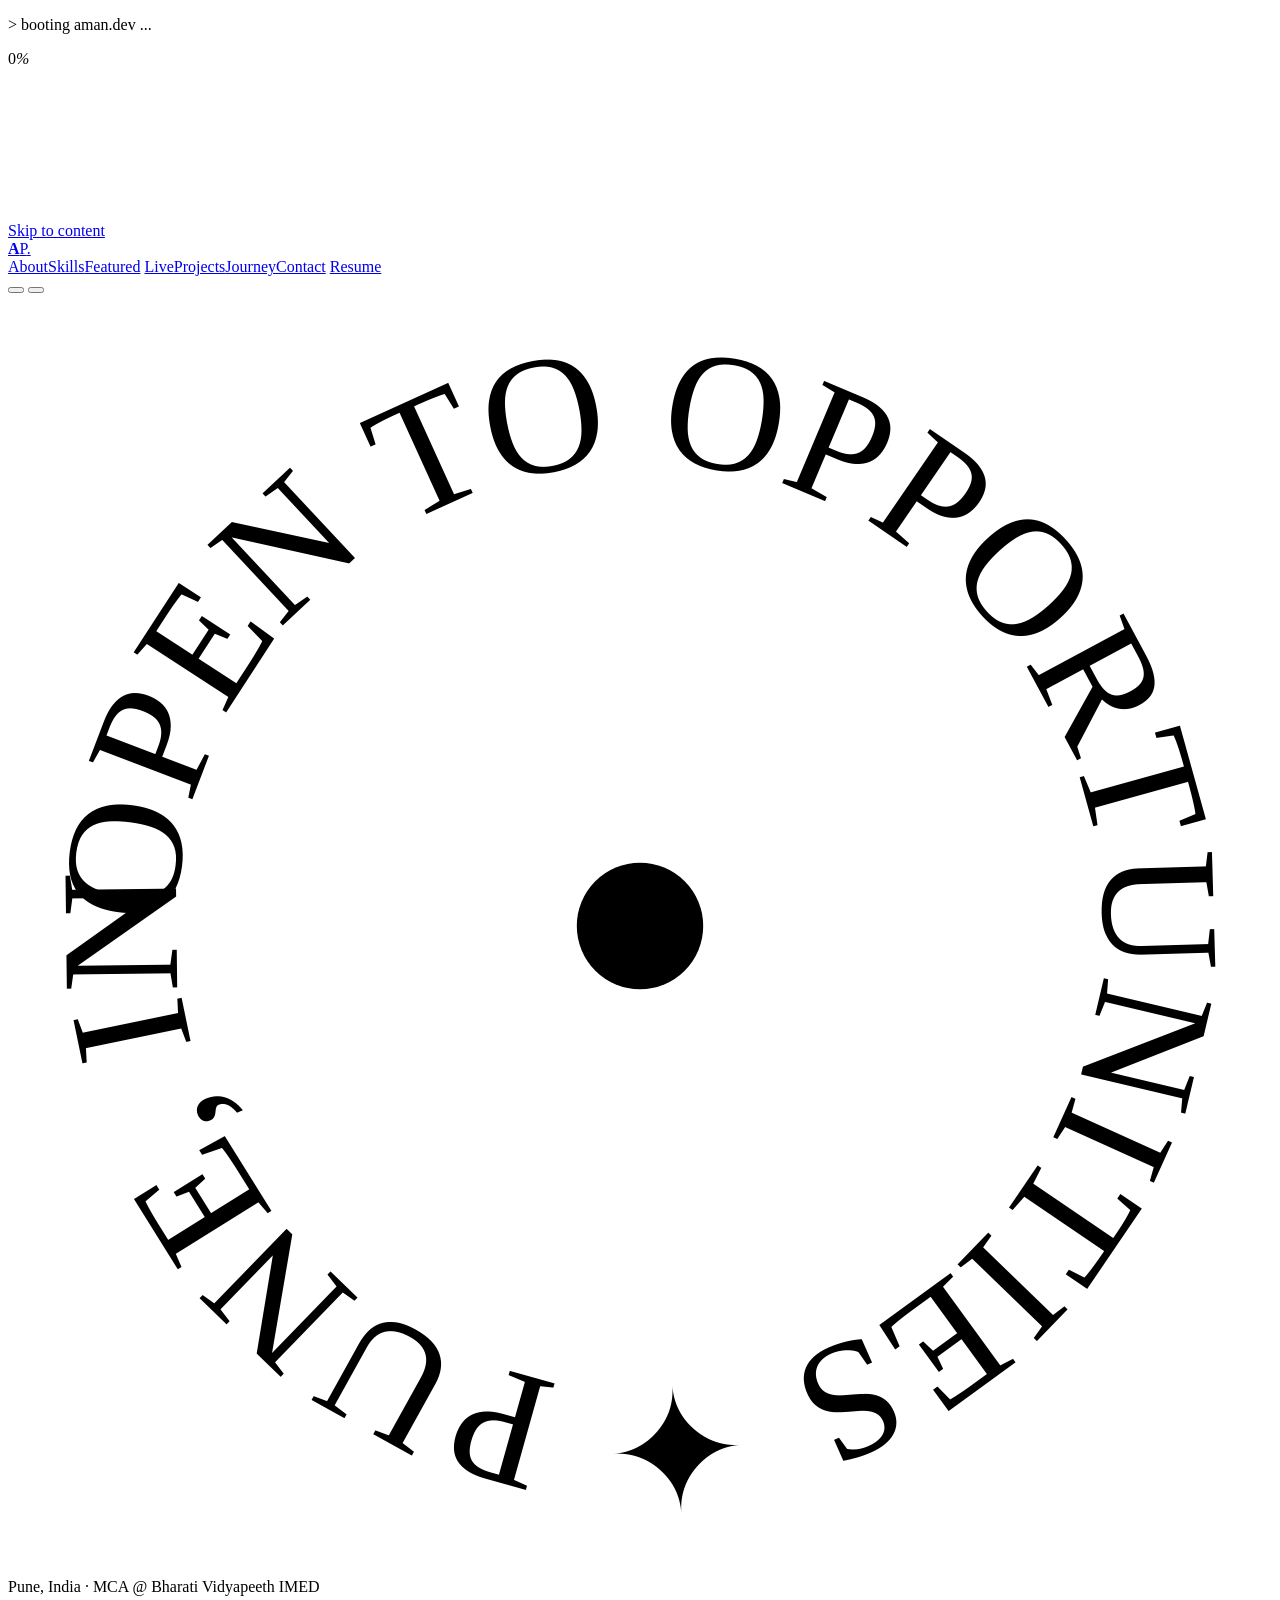
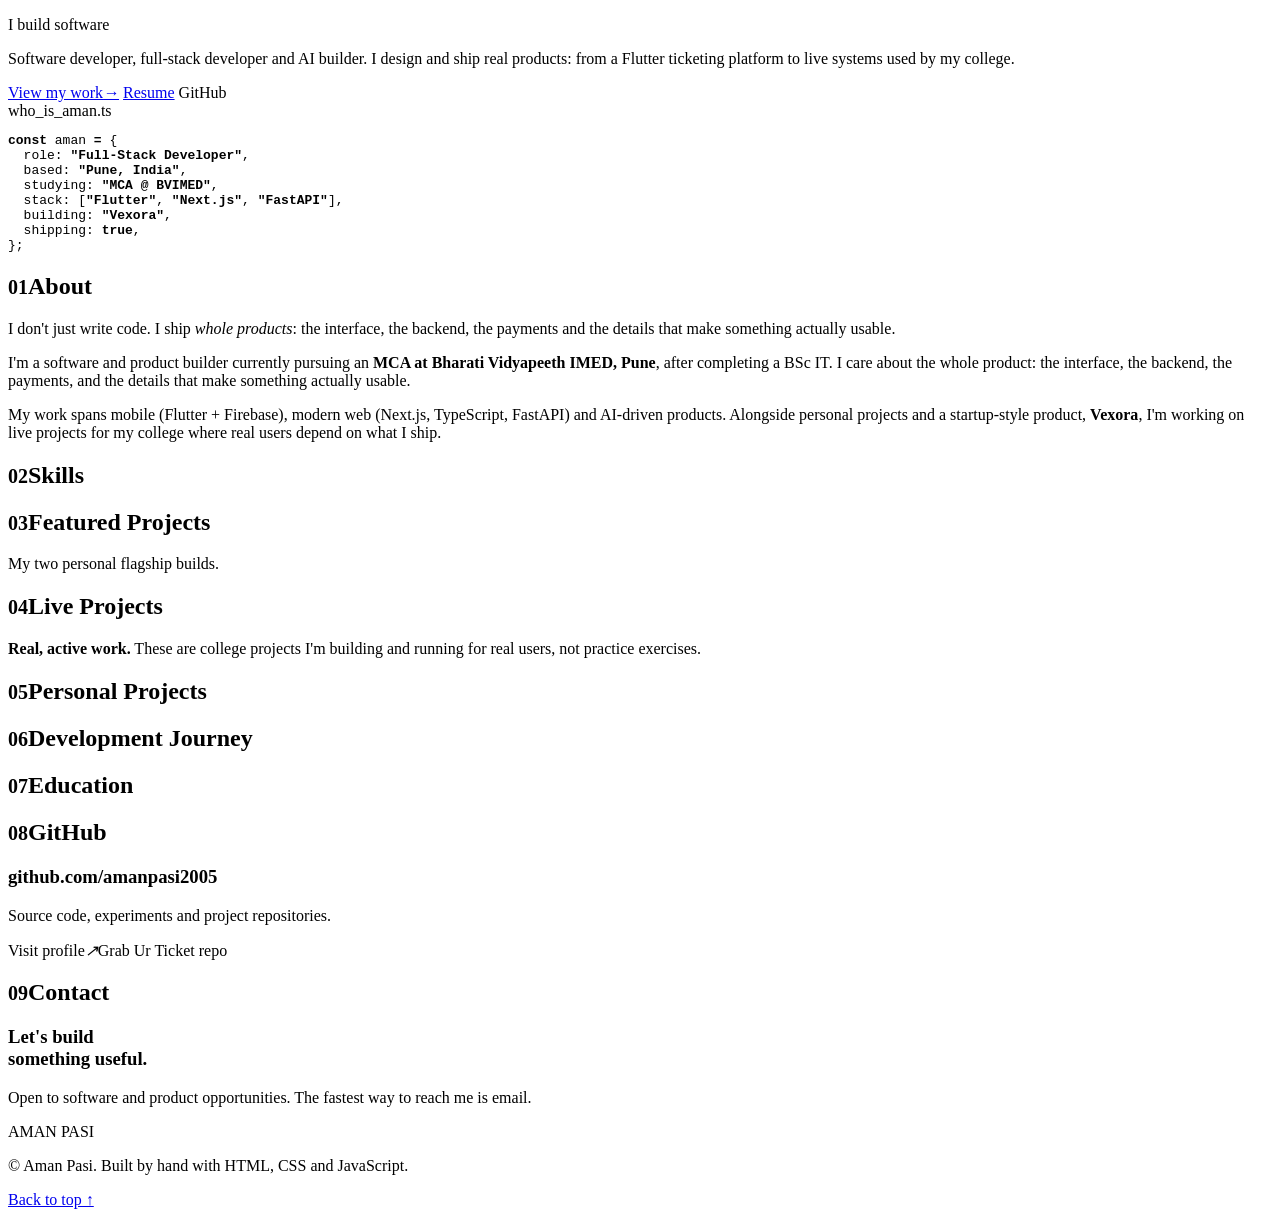
==== index.html @ 3b94dfac "Add files via upload" ====
<!DOCTYPE html>
<html lang="en" data-theme="dark">
<head>
  <meta charset="UTF-8">
  <meta name="viewport" content="width=device-width, initial-scale=1">
  <title>Aman Pasi | Software Developer, Full-Stack Developer &amp; AI Builder</title>
  <meta name="description" content="Aman Pasi is a software developer, full-stack developer and AI builder from Pune, building Grab Ur Ticket, Vexora and live college projects. MCA at Bharati Vidyapeeth IMED.">
  <link rel="canonical" href="https://amanpasi2005.github.io/">
  <meta property="og:url" content="https://amanpasi2005.github.io/">
  <meta name="theme-color" content="#0e0f12">
  <meta property="og:type" content="website">
  <meta property="og:title" content="Aman Pasi | Software Developer &amp; AI Builder">
  <meta property="og:description" content="Full-stack developer and product builder. Flutter, Firebase, Next.js, FastAPI and AI.">
  <link rel="icon" href="data:image/svg+xml,%3Csvg xmlns='http://www.w3.org/2000/svg' viewBox='0 0 32 32'%3E%3Crect width='32' height='32' rx='9' fill='%23f2b84b'/%3E%3Ctext x='16' y='23' font-size='19' font-family='sans-serif' font-weight='800' text-anchor='middle' fill='%23171208'%3EA%3C/text%3E%3C/svg%3E">
  <link rel="preconnect" href="https://fonts.googleapis.com">
  <link rel="preconnect" href="https://fonts.gstatic.com" crossorigin>
  <link href="https://fonts.googleapis.com/css2?family=JetBrains+Mono:wght@400;500;700&family=Manrope:wght@400;500;600;700&family=Plus+Jakarta+Sans:wght@600;700;800&display=swap" rel="stylesheet">
  <link rel="stylesheet" href="css/style.css">
  <script>document.documentElement.classList.add("js");try{var t=localStorage.getItem("theme");if(t)document.documentElement.dataset.theme=t}catch(e){}</script>
  <script type="application/ld+json">
  {"@context":"https://schema.org","@type":"Person","name":"Aman Pasi","jobTitle":"Software Developer","url":"https://amanpasi2005.github.io/","sameAs":["https://github.com/amanpasi2005"],"alumniOf":"Bharati Vidyapeeth IMED, Pune"}
  </script>
</head>
<body>
  <!-- preloader -->
  <div class="pre" id="pre" aria-hidden="true">
    <div class="pre-box">
      <p class="pre-line" id="pre-line">&gt; booting aman.dev ...</p>
      <div class="pre-count"><span id="pre-num">0</span><i>%</i></div>
      <div class="pre-bar"><b id="pre-bar"></b></div>
    </div>
  </div>

  <div class="progress" id="progress" aria-hidden="true"></div>
  <div class="cursor" id="cursor" aria-hidden="true"><i class="c-dot"></i><i class="c-ring"></i></div>
  <canvas id="bg" aria-hidden="true"></canvas>
  <div class="blobs" aria-hidden="true"><i></i><i></i><i></i></div>
  <div class="grain" aria-hidden="true"></div>
  <div class="toast" id="toast" role="status" aria-live="polite"></div>

  <a class="skip" href="#main">Skip to content</a>

  <header class="nav" id="nav">
    <a class="logo mag" href="#top" aria-label="Aman Pasi, home"><b>A</b>P<span>.</span></a>
    <nav id="menu" class="menu" aria-label="Primary">
      <a href="#about">About</a><a href="#skills">Skills</a><a href="#featured">Featured</a>
      <a href="#live">Live</a><a href="#projects">Projects</a><a href="#journey">Journey</a><a href="#contact">Contact</a>
      <a class="btn sm mag" data-resume href="#contact"><span>Resume</span></a>
    </nav>
    <div class="nav-r">
      <button class="theme" id="theme" aria-label="Toggle light and dark theme"><i></i></button>
      <button class="burger" id="burger" aria-label="Menu" aria-expanded="false" aria-controls="menu"><i></i><i></i></button>
    </div>
  </header>

  <main id="main">
    <!-- HERO -->
    <section class="hero wrap" id="top">
      <svg class="badge" viewBox="0 0 120 120" aria-hidden="true">
        <defs><path id="circ" d="M60,60 m-44,0 a44,44 0 1,1 88,0 a44,44 0 1,1 -88,0"/></defs>
        <text><textPath href="#circ">OPEN TO OPPORTUNITIES ✦ PUNE, INDIA ✦ </textPath></text>
        <circle cx="60" cy="60" r="6"/>
      </svg>

      <p class="eyebrow rise" style="--i:0"><span class="dot"></span> Pune, India · MCA @ Bharati Vidyapeeth IMED</p>
      <h1 class="name" aria-label="Aman Pasi">
        <span class="row split" data-split="AMAN"></span>
        <span class="row out split" data-split="PASI"></span>
      </h1>

      <div class="hero-grid">
        <div class="hero-l">
          <p class="roleline rise" style="--i:6">I build <span class="role grad" id="role" aria-live="off">software</span><span class="caret" aria-hidden="true"></span></p>
          <p class="lead rise" style="--i:7">Software developer, full-stack developer and AI builder. I design and ship real products: from a Flutter ticketing platform to live systems used by my college.</p>
          <div class="cta rise" style="--i:8">
            <a class="btn mag" href="#projects"><span>View my work</span><em>→</em></a>
            <a class="btn ghost mag" data-resume href="#contact"><span>Resume</span></a>
            <a class="btn ghost mag" id="gh-hero" target="_blank" rel="noopener"><span>GitHub</span></a>
          </div>
        </div>

        <div class="term tilt rise" style="--i:9" aria-label="Quick facts about Aman">
          <div class="term-bar"><i></i><i></i><i></i><span>who_is_aman.ts</span></div>
<pre class="term-body" id="term"><code><span class="tl" style="--n:19;--d:0s"><b class="k">const</b> aman <b class="o">=</b> {</span>
<span class="tl" style="--n:34;--d:.7s">  role: <b class="s">"Full-Stack Developer"</b>,</span>
<span class="tl" style="--n:25;--d:1.4s">  based: <b class="s">"Pune, India"</b>,</span>
<span class="tl" style="--n:31;--d:2.1s">  studying: <b class="s">"MCA @ BVIMED"</b>,</span>
<span class="tl" style="--n:45;--d:2.8s">  stack: [<b class="s">"Flutter"</b>, <b class="s">"Next.js"</b>, <b class="s">"FastAPI"</b>],</span>
<span class="tl" style="--n:26;--d:3.7s">  building: <b class="s">"Vexora"</b>,</span>
<span class="tl" style="--n:22;--d:4.4s">  shipping: <b class="n">true</b>,</span>
<span class="tl" style="--n:2;--d:5s">};<i class="blink"></i></span></code></pre>
        </div>
      </div>

      <ul class="stats rise" style="--i:10" id="stats" aria-label="At a glance"></ul>
    </section>

    <!-- KEYWORD STRIP -->
    <div class="strip" aria-hidden="true">
      <div class="mq" data-dir="1" data-speed="0.8"><div class="mq-track" id="strip-track"></div></div>
    </div>

    <section class="wrap" id="about">
      <h2 class="sec reveal"><small>01</small><span data-scramble>About</span></h2>
      <div class="about">
        <p class="big reveal">I don't just write code. I ship <em>whole products</em>: the interface, the backend, the payments and the details that make something actually usable.</p>
        <div class="about-card glass tilt reveal">
          <p>I'm a software and product builder currently pursuing an <strong>MCA at Bharati Vidyapeeth IMED, Pune</strong>, after completing a BSc IT. I care about the whole product: the interface, the backend, the payments, and the details that make something actually usable.</p>
          <p>My work spans mobile (Flutter + Firebase), modern web (Next.js, TypeScript, FastAPI) and AI-driven products. Alongside personal projects and a startup-style product, <strong>Vexora</strong>, I'm working on live projects for my college where real users depend on what I ship.</p>
        </div>
      </div>
    </section>

    <section class="wrap" id="skills">
      <h2 class="sec reveal"><small>02</small><span data-scramble>Skills</span></h2>
      <div class="mq-wrap" aria-hidden="true">
        <div class="mq big-mq" data-dir="-1" data-speed="1.1"><div class="mq-track" id="mq1"></div></div>
        <div class="mq big-mq out-mq" data-dir="1" data-speed="1.1"><div class="mq-track" id="mq2"></div></div>
      </div>
      <div class="skills" id="skills-grid"></div>
    </section>

    <section class="wrap" id="featured">
      <h2 class="sec reveal"><small>03</small><span data-scramble>Featured Projects</span></h2>
      <p class="sub reveal">My two personal flagship builds.</p>
      <div id="featured-list"></div>
    </section>

    <section class="wrap" id="live">
      <h2 class="sec reveal"><small>04</small><span data-scramble>Live Projects</span></h2>
      <div class="live-banner glass reveal"><span class="pulse"></span><p><strong>Real, active work.</strong> These are college projects I'm building and running for real users, not practice exercises.</p></div>
      <div class="grid" id="live-list"></div>
    </section>

    <section class="wrap" id="projects">
      <h2 class="sec reveal"><small>05</small><span data-scramble>Personal Projects</span></h2>
      <p class="sub reveal" id="count" aria-live="polite"></p>
      <div class="filters reveal" id="filters" role="group" aria-label="Filter projects"></div>
      <div class="grid" id="grid"></div>
    </section>

    <section class="wrap" id="journey">
      <h2 class="sec reveal"><small>06</small><span data-scramble>Development Journey</span></h2>
      <ol class="timeline" id="timeline"><div class="tl-line"><b id="tl-fill"></b></div></ol>
    </section>

    <section class="wrap" id="education">
      <h2 class="sec reveal"><small>07</small><span data-scramble>Education</span></h2>
      <div class="grid two" id="edu"></div>
    </section>

    <section class="wrap" id="github">
      <h2 class="sec reveal"><small>08</small><span data-scramble>GitHub</span></h2>
      <div class="glass gh reveal">
        <div><h3>github.com/amanpasi2005</h3><p>Source code, experiments and project repositories.</p></div>
        <div class="cta"><a class="btn mag" id="gh-main" target="_blank" rel="noopener"><span>Visit profile</span><em>↗</em></a><a class="btn ghost mag" id="gh-gut" target="_blank" rel="noopener"><span>Grab Ur Ticket repo</span></a></div>
      </div>
    </section>

    <section class="wrap" id="contact">
      <h2 class="sec reveal"><small>09</small><span data-scramble>Contact</span></h2>
      <div class="contact glass reveal">
        <h3 class="mega">Let's build<br>something <span class="grad">useful.</span></h3>
        <p>Open to software and product opportunities. The fastest way to reach me is email.</p>
        <a class="mail" id="mail"></a>
        <div class="cta" id="contact-cta"></div>
        <p class="note" id="resume-note" role="status"></p>
      </div>
    </section>
  </main>

  <footer class="foot">
    <div class="giant" aria-hidden="true">AMAN PASI</div>
    <div class="wrap foot-in"><p>© <span id="yr"></span> Aman Pasi. Built by hand with HTML, CSS and JavaScript.</p><a href="#top" class="mag">Back to top ↑</a></div>
  </footer>

  <script src="js/data.js"></script>
  <script src="js/main.js"></script>
</body>
</html>
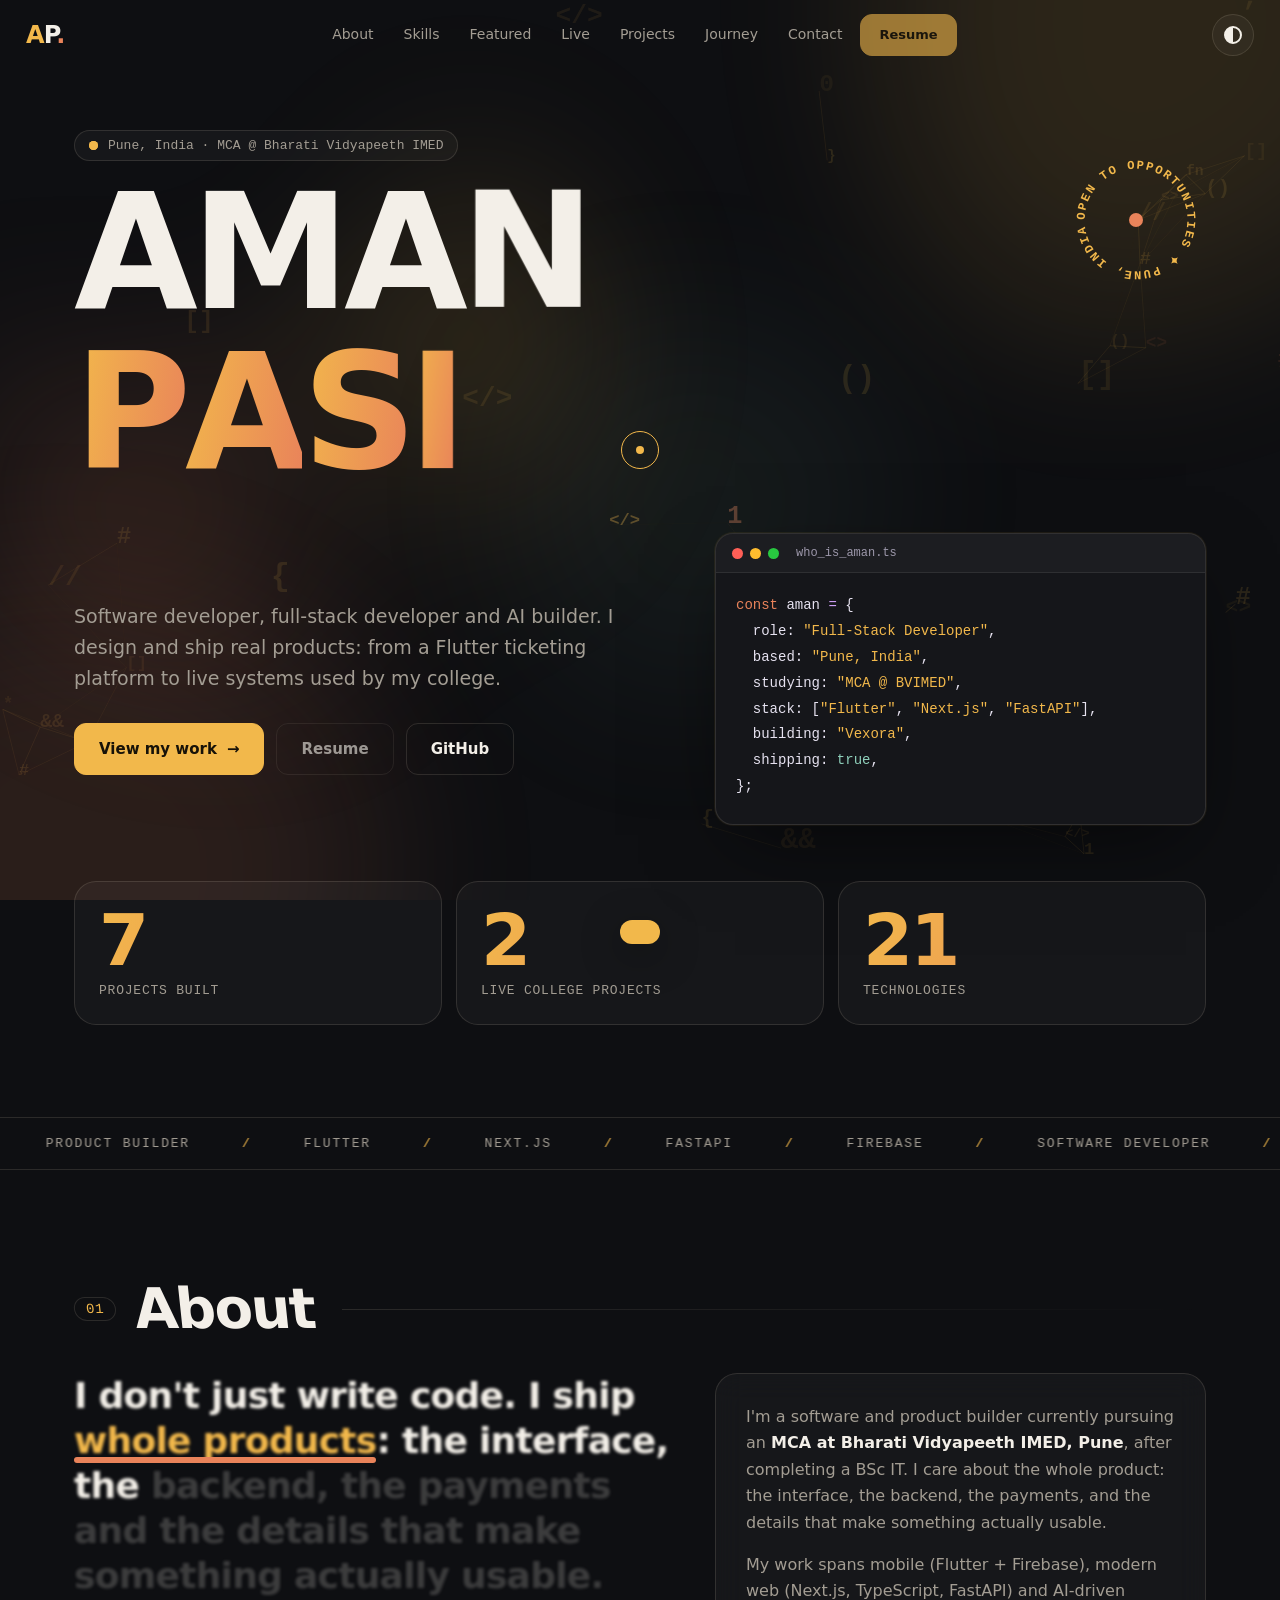
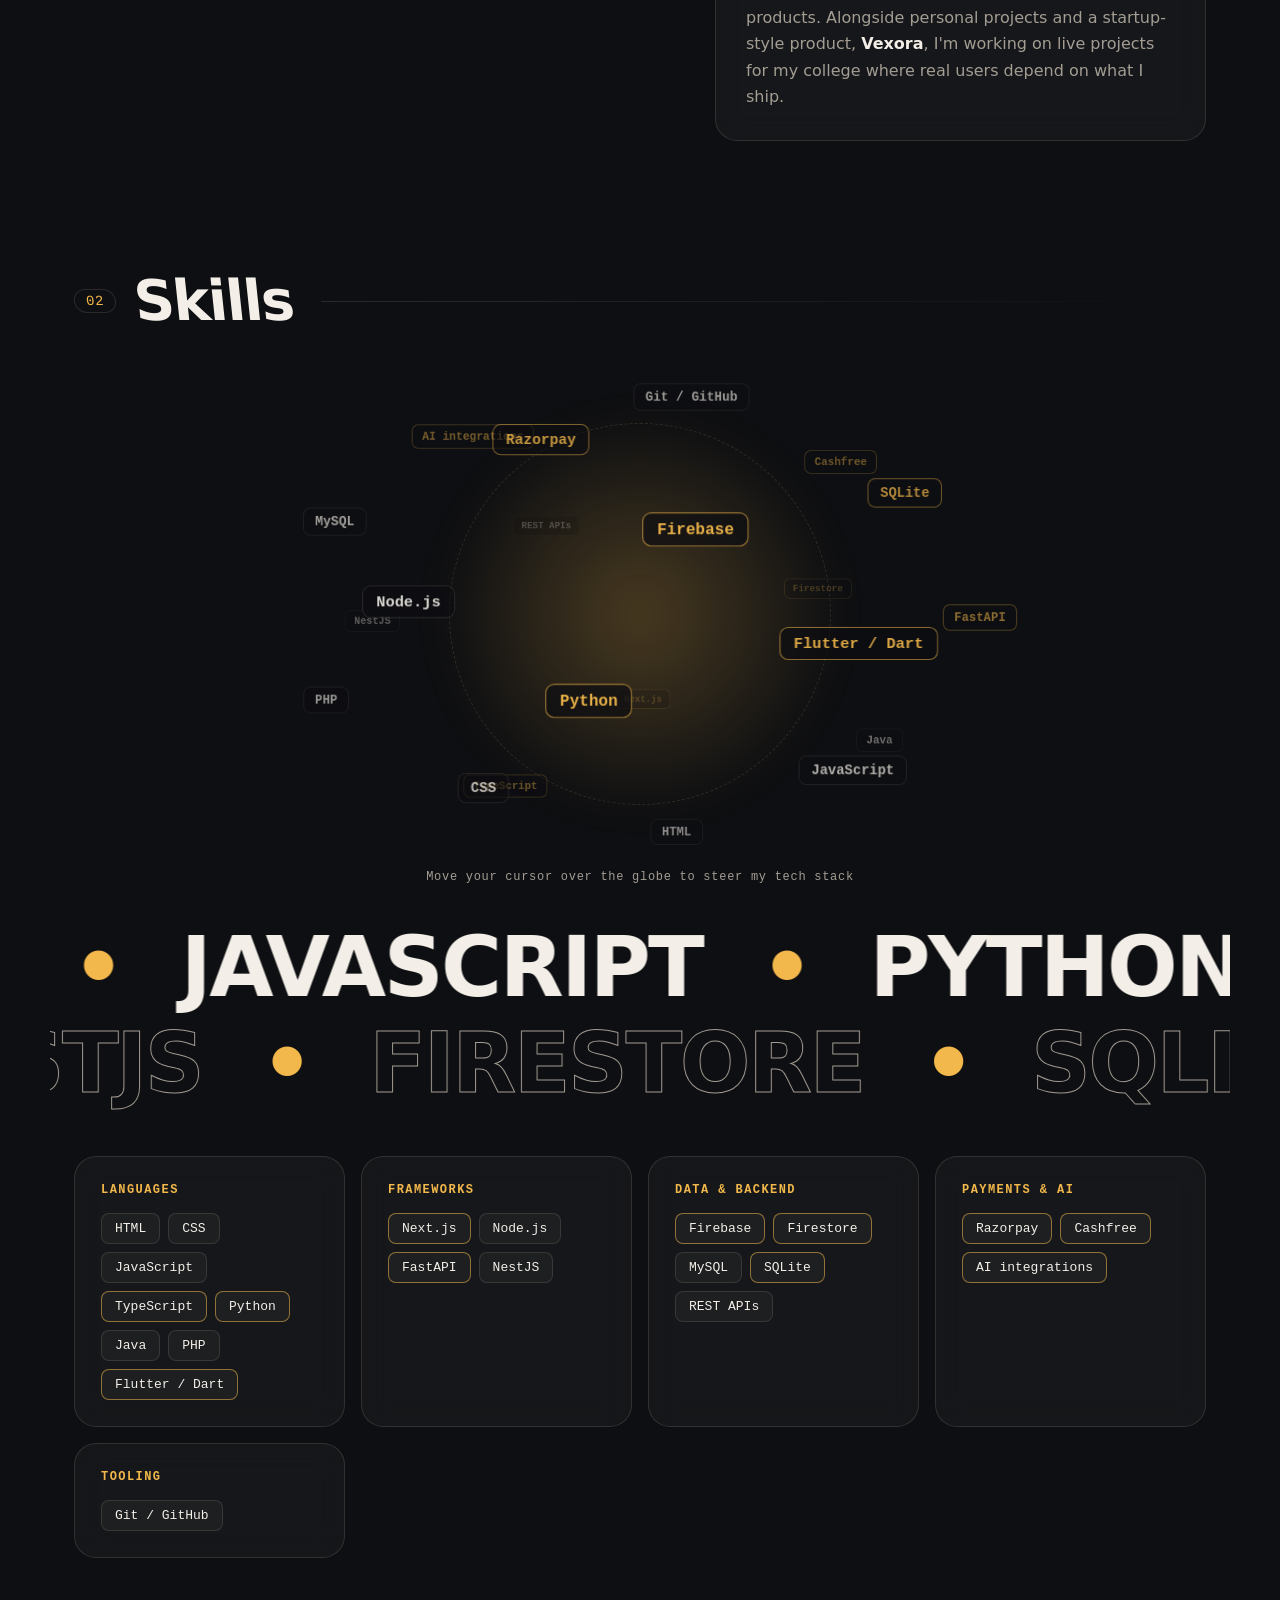
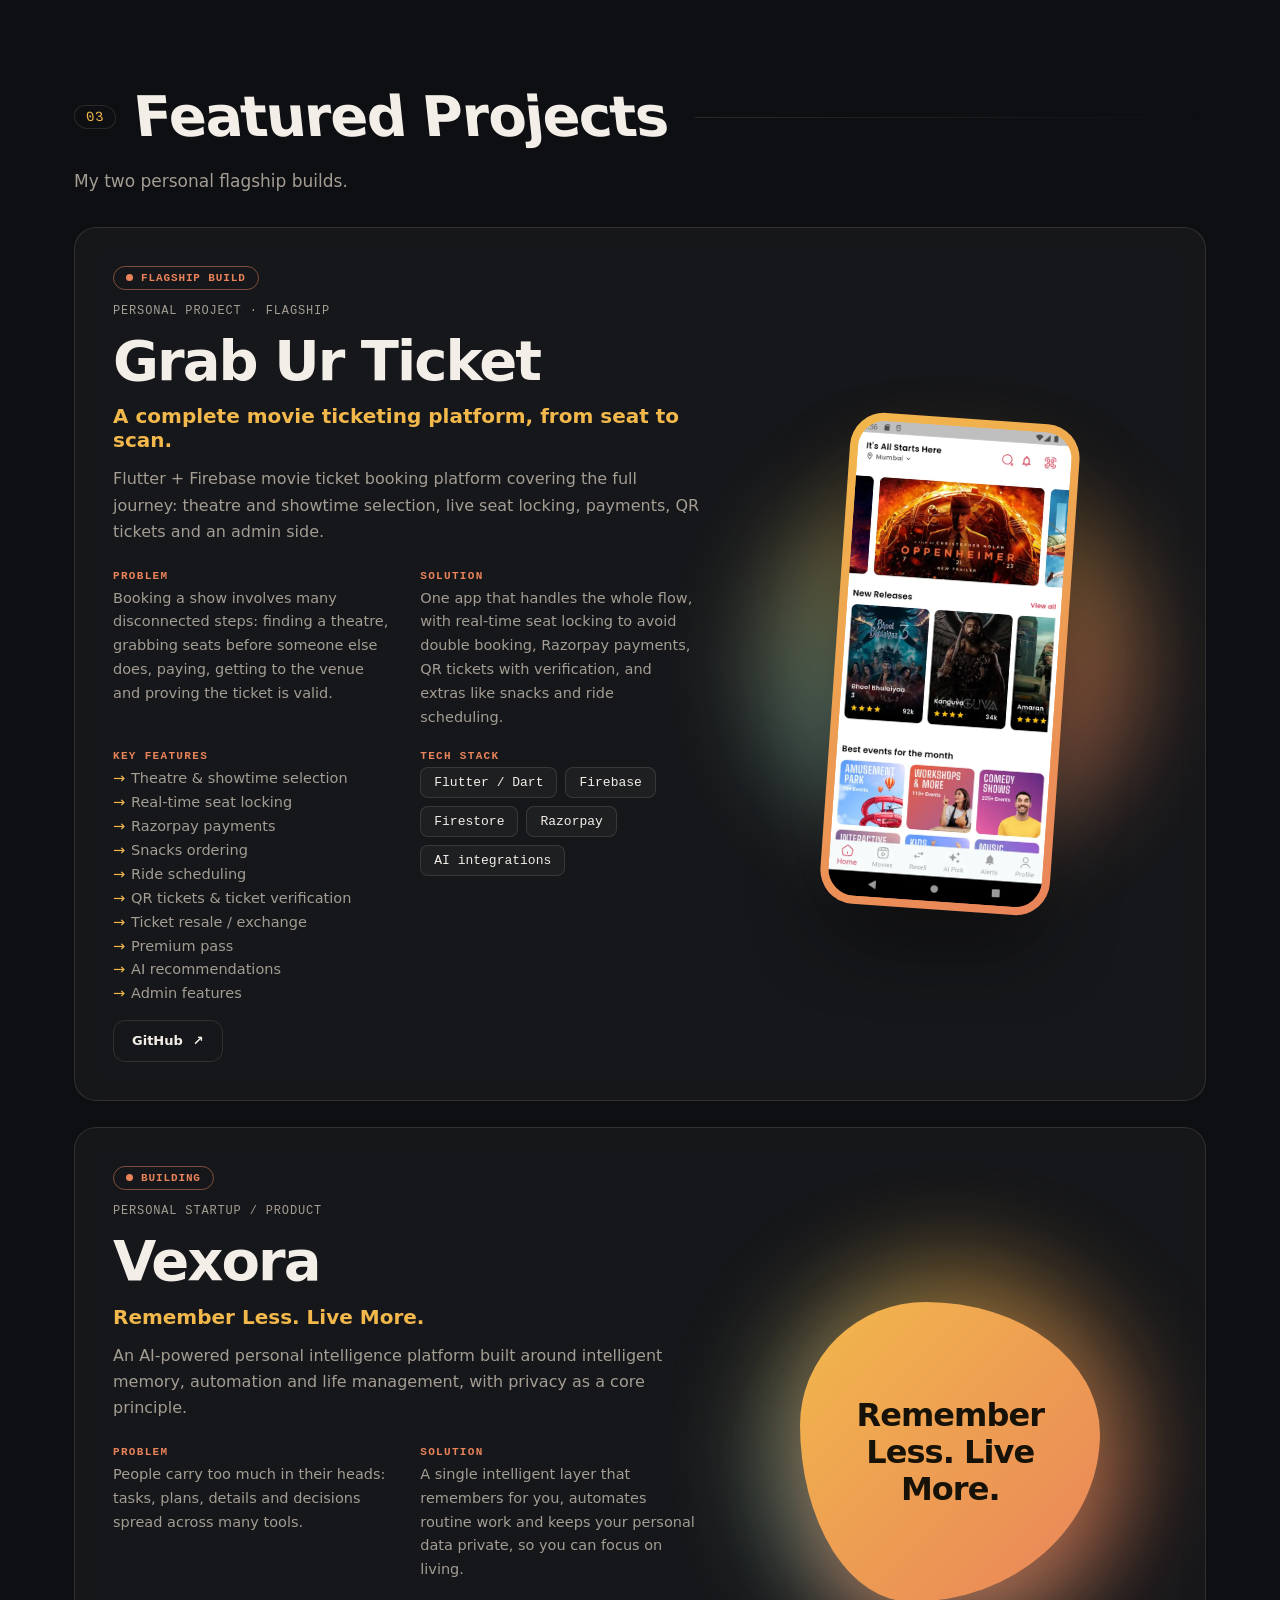
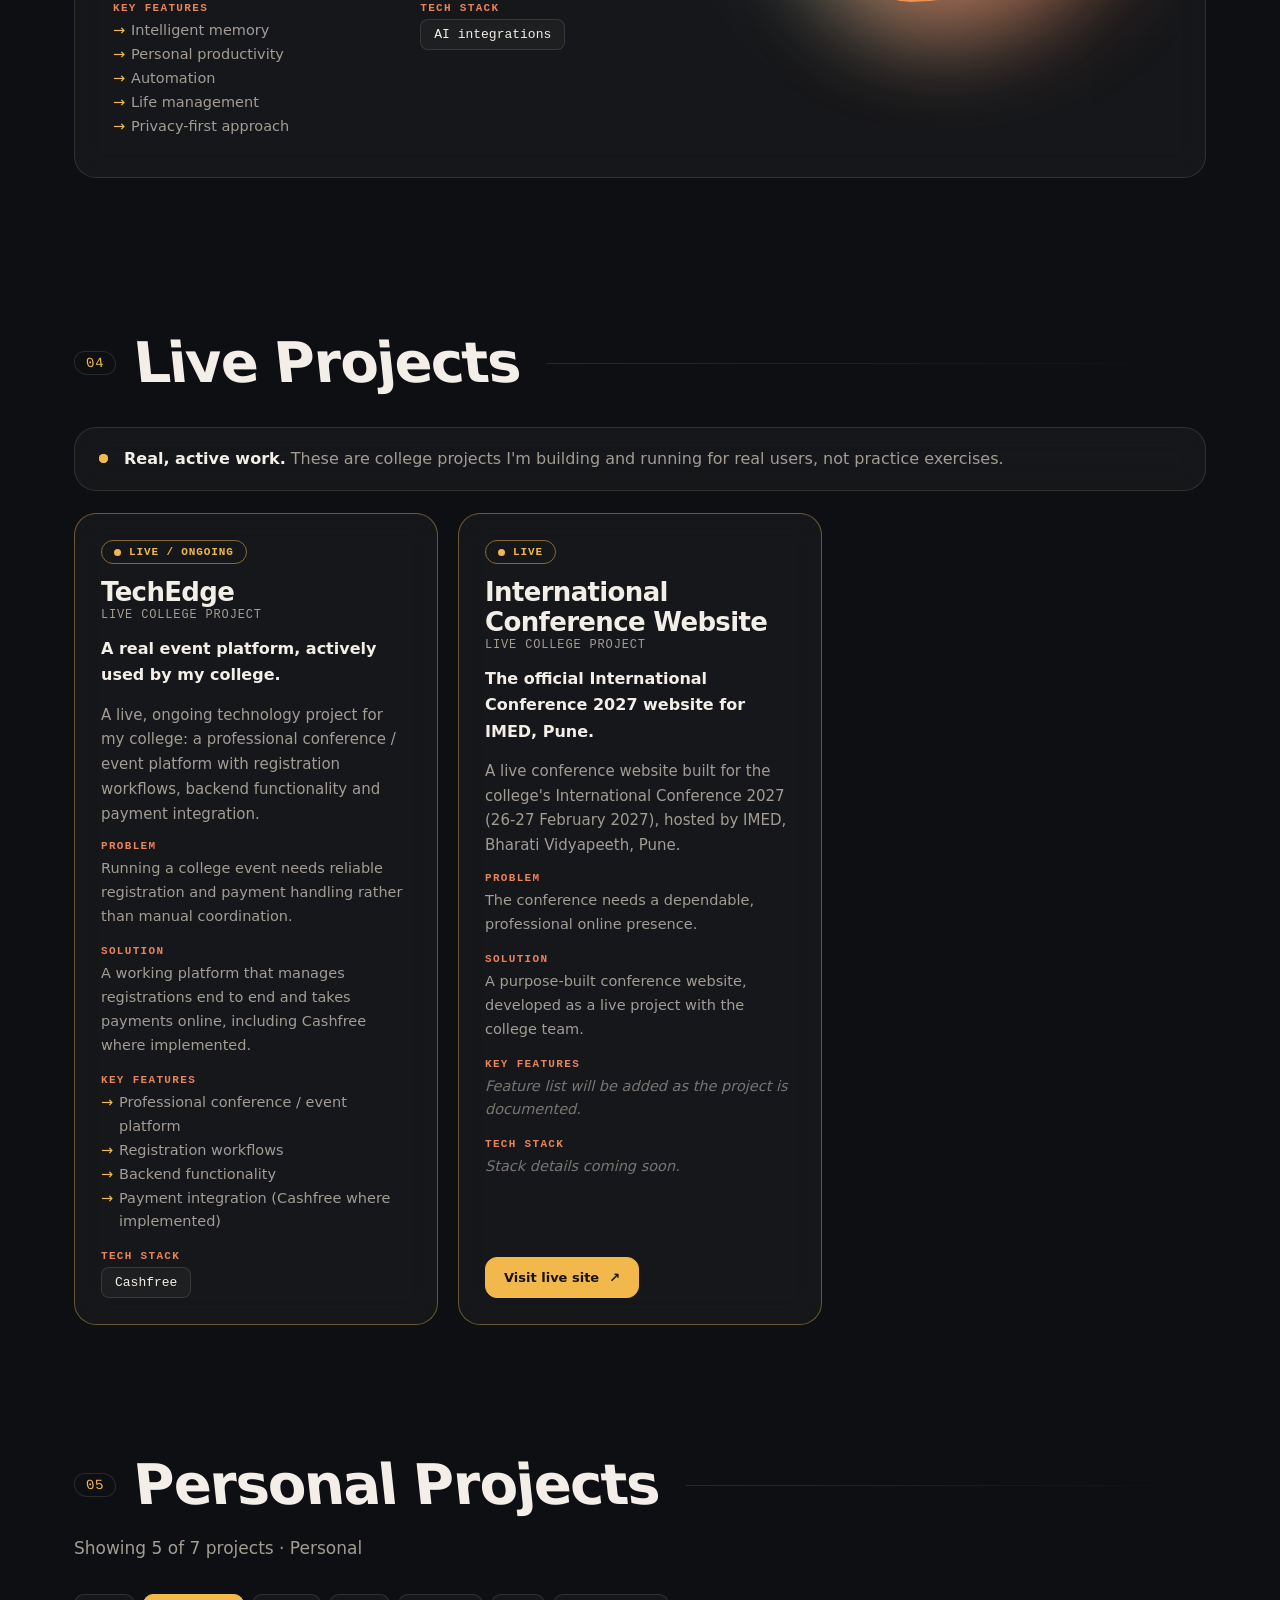
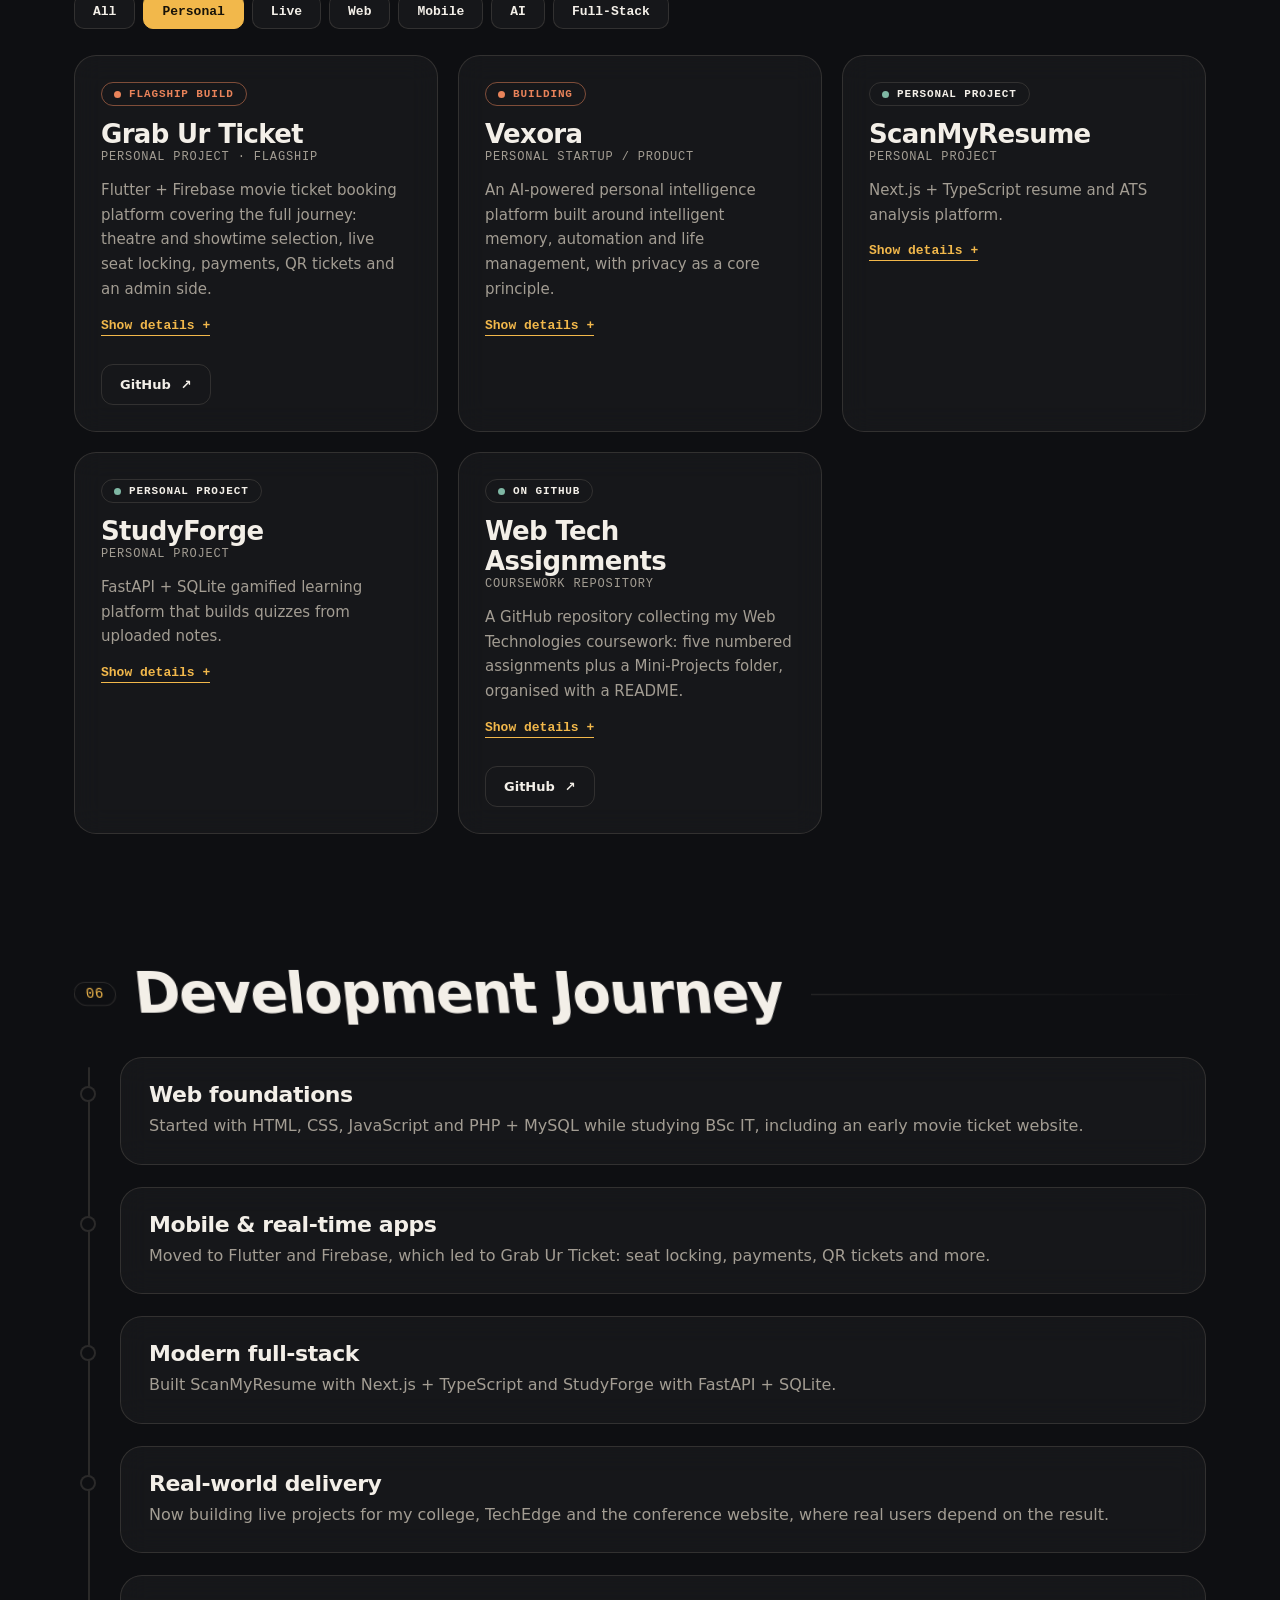
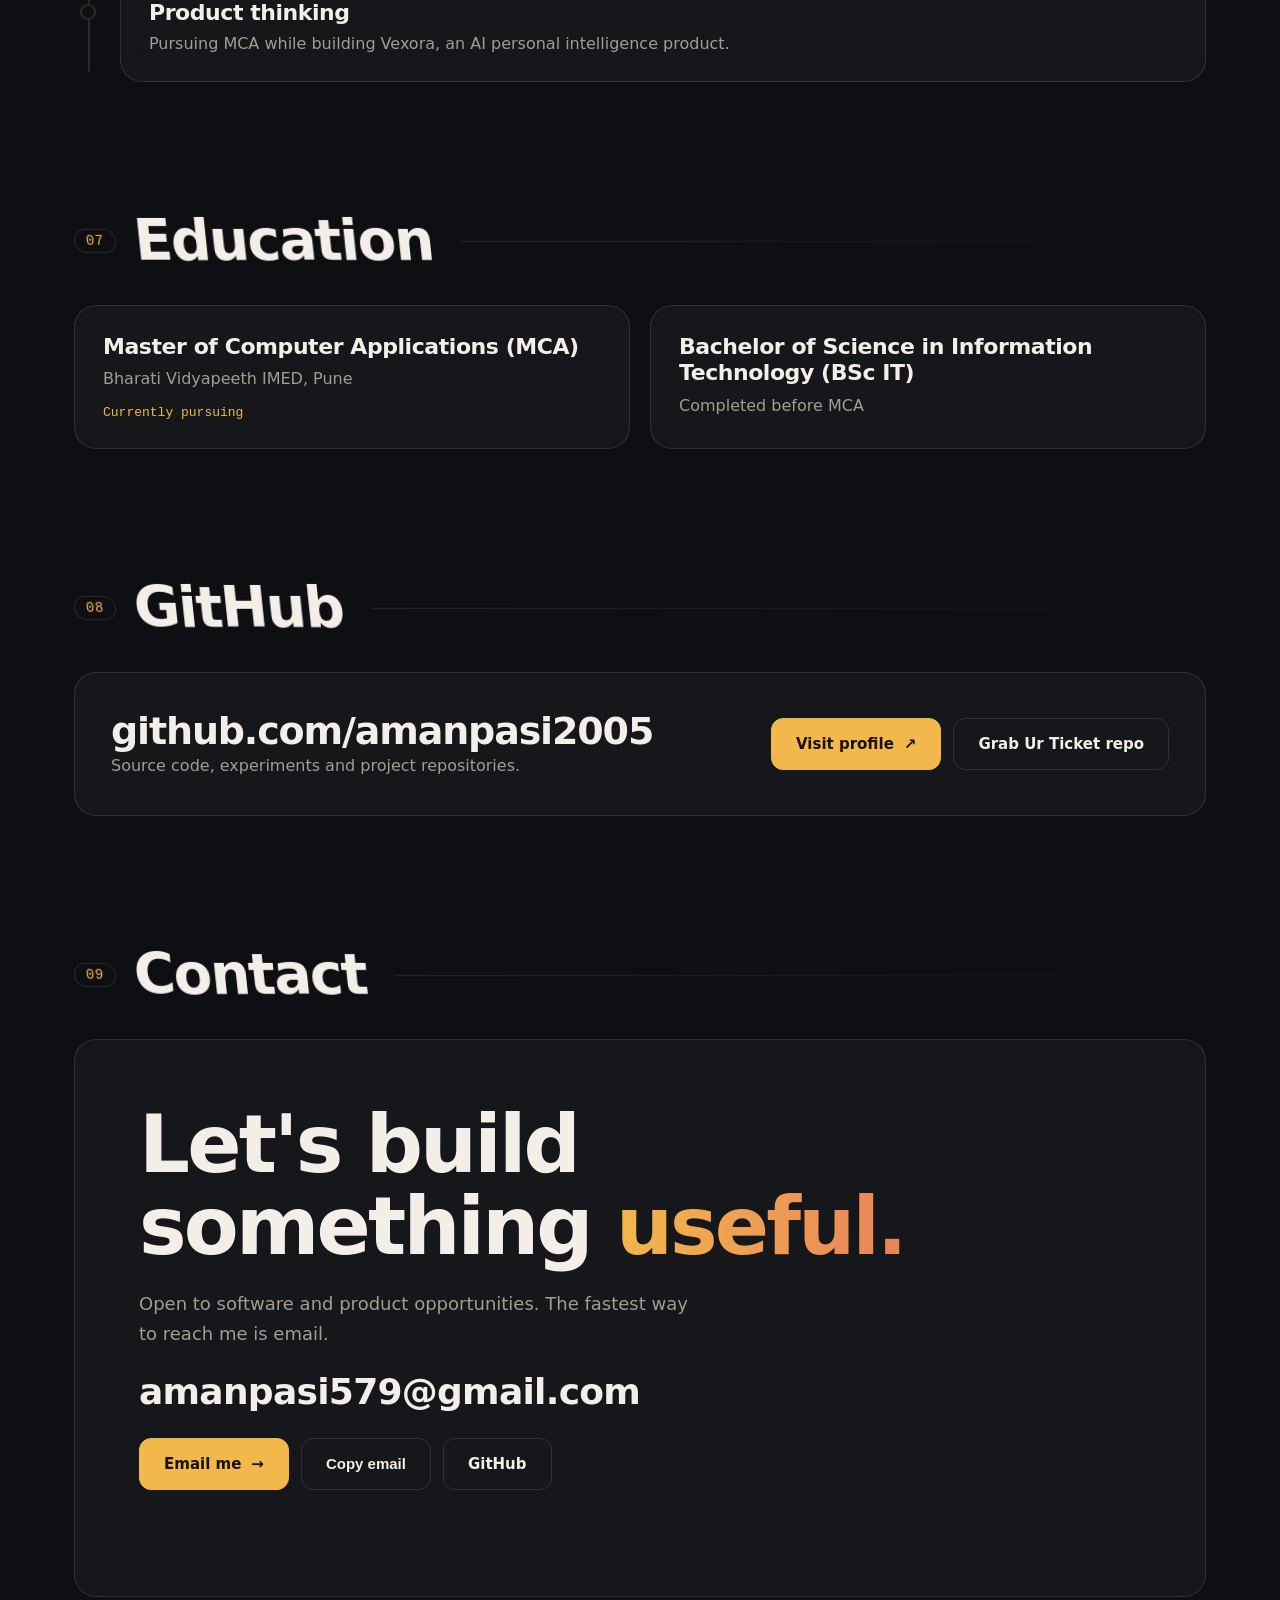
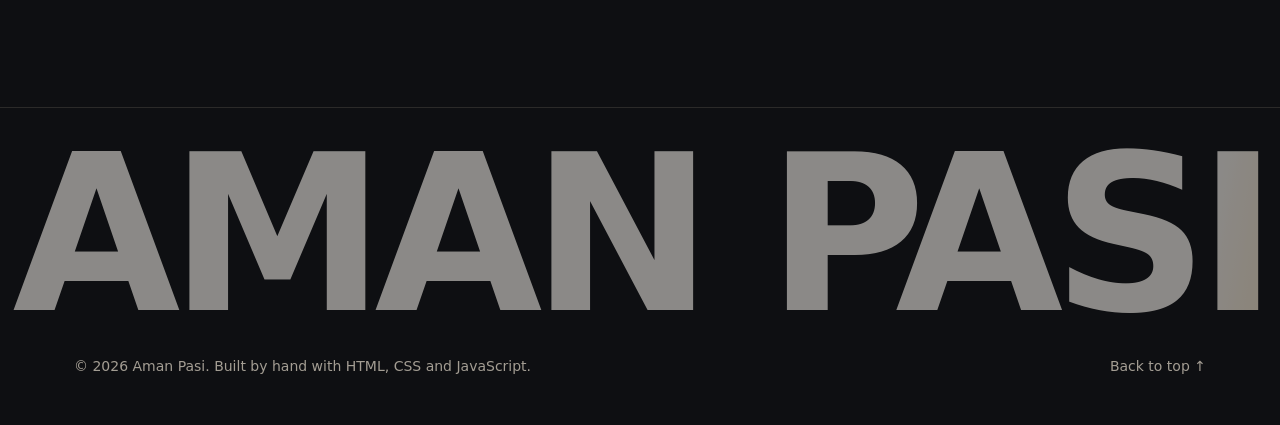
==== commit b9db06d4: "Add files via upload" ====
--- a/index.html
+++ b/index.html
@@ -70,9 +70,8 @@
 
       <div class="hero-grid">
         <div class="hero-l">
-          <p class="roleline rise" style="--i:6">I build <span class="role grad" id="role" aria-live="off">software</span><span class="caret" aria-hidden="true"></span></p>
-          <p class="lead rise" style="--i:7">Software developer, full-stack developer and AI builder. I design and ship real products: from a Flutter ticketing platform to live systems used by my college.</p>
-          <div class="cta rise" style="--i:8">
+          <p class="lead rise" style="--i:6">Software developer, full-stack developer and AI builder. I design and ship real products: from a Flutter ticketing platform to live systems used by my college.</p>
+          <div class="cta rise" style="--i:7">
             <a class="btn mag" href="#projects"><span>View my work</span><em>→</em></a>
             <a class="btn ghost mag" data-resume href="#contact"><span>Resume</span></a>
             <a class="btn ghost mag" id="gh-hero" target="_blank" rel="noopener"><span>GitHub</span></a>
@@ -113,6 +112,7 @@
 
     <section class="wrap" id="skills">
       <h2 class="sec reveal"><small>02</small><span data-scramble>Skills</span></h2>
+      <div class="globe-wrap reveal" aria-hidden="true"><div class="globe" id="globe"></div><p class="globe-hint">Move your cursor over the globe to steer my tech stack</p></div>
       <div class="mq-wrap" aria-hidden="true">
         <div class="mq big-mq" data-dir="-1" data-speed="1.1"><div class="mq-track" id="mq1"></div></div>
         <div class="mq big-mq out-mq" data-dir="1" data-speed="1.1"><div class="mq-track" id="mq2"></div></div>
--- a/css/style.css
+++ b/css/style.css
@@ -0,0 +1,315 @@
+/* ============ TOKENS ============ */
+:root{
+  --bg:#0e0f12;--bg2:#16181d;--card:rgba(255,255,255,.035);--line:rgba(255,238,214,.12);
+  --tx:#f3efe8;--mut:#a39d93;--a:#f2b84b;--b:#e9835a;--c:#7fb7a4;--on-a:#171208;
+  --r:22px;--ease:cubic-bezier(.2,.8,.2,1);
+  --f:'Manrope',system-ui,-apple-system,'Segoe UI',sans-serif;
+  --h:'Plus Jakarta Sans','Manrope',system-ui,sans-serif;
+  --m:'JetBrains Mono',ui-monospace,Menlo,Consolas,monospace;
+}
+:root[data-theme=light]{
+  --bg:#faf8f4;--bg2:#f1ede4;--card:rgba(255,255,255,.8);--line:rgba(40,30,15,.13);
+  --tx:#1c1a17;--mut:#6a645a;--a:#b45309;--b:#c2410c;--c:#0f766e;--on-a:#fff;
+}
+*{margin:0;padding:0;box-sizing:border-box}
+html{overflow-x:clip;scroll-behavior:smooth;scroll-padding-top:80px}
+body{font-family:var(--f);background:var(--bg);color:var(--tx);line-height:1.65;-webkit-font-smoothing:antialiased;overflow-x:clip;transition:background .4s,color .4s}
+a{color:inherit;text-decoration:none}ul,ol{list-style:none}
+img{max-width:100%;display:block}
+::selection{background:var(--a);color:var(--on-a)}
+:focus-visible{outline:2px solid var(--a);outline-offset:3px;border-radius:6px}
+.skip{position:absolute;left:-999px;top:8px;background:var(--a);color:var(--on-a);padding:8px 14px;border-radius:8px;z-index:300}.skip:focus{left:8px}
+.wrap{max-width:1180px;margin:auto;padding:110px 24px 20px}
+.grad{background:linear-gradient(100deg,var(--a),var(--b),var(--a));background-size:200% 100%;-webkit-background-clip:text;background-clip:text;color:transparent;animation:shift 5s linear infinite}
+@keyframes shift{to{background-position:-200% 0}}
+
+/* ============ GLASS + SPOTLIGHT ============ */
+.glass{position:relative;background:var(--card);border:1px solid var(--line);border-radius:var(--r);backdrop-filter:blur(14px);-webkit-backdrop-filter:blur(14px)}
+.glass::before{content:"";position:absolute;inset:0;border-radius:inherit;pointer-events:none;opacity:0;transition:opacity .35s;background:radial-gradient(420px circle at var(--mx,50%) var(--my,50%),color-mix(in srgb,var(--a) 13%,transparent),transparent 45%)}
+.glass::after{content:"";position:absolute;inset:-1px;border-radius:inherit;padding:1px;pointer-events:none;opacity:0;transition:opacity .35s;background:radial-gradient(260px circle at var(--mx,50%) var(--my,50%),var(--a),transparent 60%);-webkit-mask:linear-gradient(#000 0 0) content-box,linear-gradient(#000 0 0);-webkit-mask-composite:xor;mask:linear-gradient(#000 0 0) content-box exclude,linear-gradient(#000 0 0)}
+.glass:hover::before,.glass:hover::after{opacity:1}
+
+/* ============ BACKGROUND FX ============ */
+#bg{position:fixed;inset:0;width:100%;height:100%;z-index:-3;pointer-events:none}
+.blobs{position:fixed;inset:0;z-index:-2;pointer-events:none;overflow:hidden}
+.blobs i{position:absolute;width:46vmax;height:46vmax;border-radius:42% 58% 63% 37%/41% 44% 56% 59%;filter:blur(90px);opacity:.13;animation:morph 18s ease-in-out infinite alternate,drift 26s ease-in-out infinite alternate}
+.blobs i:nth-child(1){background:var(--a);top:-20vmax;right:-14vmax}
+.blobs i:nth-child(2){background:var(--b);bottom:-22vmax;left:-16vmax;animation-delay:-6s}
+.blobs i:nth-child(3){background:var(--c);top:35%;left:40%;width:30vmax;height:30vmax;opacity:.07;animation-delay:-11s}
+:root[data-theme=light] .blobs i{opacity:.16}
+@keyframes morph{50%{border-radius:63% 37% 38% 62%/58% 61% 39% 42%}100%{border-radius:38% 62% 51% 49%/62% 38% 62% 38%}}
+@keyframes drift{to{transform:translate(-8vmax,6vmax) rotate(40deg)}}
+.grain{display:none;position:fixed;inset:-50%;z-index:-1;pointer-events:none;opacity:.07;background-image:url("data:image/svg+xml,%3Csvg xmlns='http://www.w3.org/2000/svg' width='160' height='160'%3E%3Cfilter id='n'%3E%3CfeTurbulence type='fractalNoise' baseFrequency='.9' numOctaves='2'/%3E%3C/filter%3E%3Crect width='160' height='160' filter='url(%23n)'/%3E%3C/svg%3E");animation:grain 1.2s steps(6) infinite}
+@keyframes grain{0%{transform:translate(0,0)}20%{transform:translate(-3%,2%)}40%{transform:translate(2%,-3%)}60%{transform:translate(-2%,-1%)}80%{transform:translate(3%,3%)}100%{transform:translate(0,0)}}
+
+/* ============ PRELOADER / PROGRESS / CURSOR / TOAST ============ */
+.pre{position:fixed;inset:0;z-index:500;background:var(--bg);display:grid;place-items:center;transition:transform 1s cubic-bezier(.77,0,.18,1)}
+.pre::after{content:"";position:absolute;left:0;right:0;bottom:-1px;height:12vh;background:var(--a);transform:translateY(100%);transition:transform .5s}
+body.loaded .pre{transform:translateY(-101%)}
+html:not(.js) .pre{display:none}
+.pre-box{width:min(420px,80vw)}
+.pre-line{font:500 13px var(--m);color:var(--mut);margin-bottom:10px}
+.pre-count{font:800 clamp(80px,22vw,170px)/1 var(--h);letter-spacing:-.04em}
+.pre-count i{font-style:normal;color:var(--a);font-size:.4em;margin-left:4px}
+.pre-bar{height:3px;background:var(--line);margin-top:10px;border-radius:3px;overflow:hidden}
+.pre-bar b{display:block;height:100%;width:0;background:linear-gradient(90deg,var(--a),var(--b))}
+.progress{position:fixed;top:0;left:0;height:3px;width:100%;z-index:150;transform-origin:0 50%;transform:scaleX(0);background:linear-gradient(90deg,var(--a),var(--b),var(--c))}
+.cursor{position:fixed;top:0;left:0;z-index:400;pointer-events:none;display:none}
+@media (hover:hover) and (pointer:fine){html.js.cur .cursor{display:block}html.js.cur,html.js.cur a,html.js.cur button{cursor:none}}
+.c-dot,.c-ring{position:fixed;top:0;left:0;border-radius:50%;pointer-events:none}
+.c-dot{width:8px;height:8px;margin:-4px 0 0 -4px;background:var(--a);mix-blend-mode:difference}
+.c-ring{width:38px;height:38px;margin:-19px 0 0 -19px;border:1.5px solid var(--a);transition:width .3s var(--ease),height .3s var(--ease),margin .3s var(--ease),background .3s,opacity .3s;mix-blend-mode:difference}
+.cursor.hot .c-ring{width:74px;height:74px;margin:-37px 0 0 -37px;background:color-mix(in srgb,var(--a) 22%,transparent)}
+.cursor.down .c-ring{width:26px;height:26px;margin:-13px 0 0 -13px}
+.toast{position:fixed;left:50%;bottom:28px;z-index:300;translate:-50% 300%;background:var(--a);color:var(--on-a);font:600 14px var(--m);padding:12px 20px;border-radius:999px;transition:translate .5s var(--ease);box-shadow:0 10px 40px rgba(0,0,0,.35)}
+.toast.show{translate:-50% 0}
+
+/* ============ NAV ============ */
+.nav{position:fixed;top:0;left:0;right:0;z-index:100;display:flex;justify-content:space-between;align-items:center;padding:14px 26px;transition:background .3s,padding .3s,transform .4s}
+.nav.stuck{background:color-mix(in srgb,var(--bg) 78%,transparent);backdrop-filter:blur(16px);-webkit-backdrop-filter:blur(16px);border-bottom:1px solid var(--line);padding-block:10px}
+.logo{display:inline-block;font:800 24px var(--h);letter-spacing:-.03em}
+.logo b{color:var(--a)}.logo span{color:var(--b)}
+.menu{display:flex;align-items:center;gap:6px;font-size:14px;font-weight:500;color:var(--mut)}
+.menu a:not(.btn){position:relative;padding:8px 12px;border-radius:999px;transition:color .25s}
+.menu a:not(.btn)::after{content:"";position:absolute;left:12px;right:12px;bottom:3px;height:2px;background:var(--a);transform:scaleX(0);transform-origin:right;transition:transform .35s var(--ease)}
+.menu a:not(.btn):hover,.menu a.on{color:var(--tx)}
+.menu a:not(.btn):hover::after,.menu a.on::after{transform:scaleX(1);transform-origin:left}
+.nav-r{display:flex;gap:10px;align-items:center}
+.theme{width:42px;height:42px;border-radius:50%;border:1px solid var(--line);background:var(--card);display:grid;place-items:center;cursor:pointer;color:var(--tx);transition:transform .5s var(--ease),border-color .3s}
+.theme:hover{transform:rotate(180deg);border-color:var(--a)}
+.theme i{width:18px;height:18px;border-radius:50%;border:2px solid currentColor;background:linear-gradient(90deg,currentColor 50%,transparent 50%)}
+.burger{display:none;background:var(--card);border:1px solid var(--line);border-radius:50%;width:42px;height:42px;cursor:pointer;flex-direction:column;justify-content:center;align-items:center;gap:6px}
+.burger i{width:18px;height:2px;background:var(--tx);transition:.3s}
+.burger[aria-expanded=true] i:first-child{transform:translateY(4px) rotate(45deg)}.burger[aria-expanded=true] i:last-child{transform:translateY(-4px) rotate(-45deg)}
+
+/* ============ BUTTONS ============ */
+.btn{position:relative;overflow:hidden;display:inline-flex;align-items:center;justify-content:center;gap:10px;padding:13px 24px;border-radius:12px;font-weight:600;font-size:15px;color:var(--on-a);background:var(--a);border:1.5px solid var(--a);cursor:pointer;isolation:isolate;transition:color .35s,border-color .35s,transform .25s}
+.btn::before{content:"";position:absolute;inset:0;z-index:-1;background:var(--tx);transform:translateY(101%);border-radius:50% 50% 0 0/100% 100% 0 0;transition:transform .45s var(--ease),border-radius .45s}
+.btn:hover::before{transform:translateY(0);border-radius:0}
+.btn:hover{color:var(--bg);border-color:var(--tx)}
+.btn em{font-style:normal;transition:transform .35s var(--ease)}.btn:hover em{transform:translateX(5px) rotate(-45deg)}
+.btn.ghost{background:transparent;color:var(--tx);border-color:var(--line)}
+.btn.ghost:hover{color:var(--bg);border-color:var(--tx)}
+.btn.sm{padding:9px 18px;font-size:13px}
+.btn.off{opacity:.6}
+.mag{transition:transform .25s ease-out}
+
+/* ============ REVEAL / RISE ============ */
+.js .reveal{opacity:0;translate:0 46px;transition:opacity .8s var(--ease),translate .9s var(--ease)}
+.js .reveal.in{opacity:1;translate:0 0}
+.js .reveal.tilt{transition:opacity .8s var(--ease),translate .9s var(--ease),transform .25s ease-out;transition-delay:var(--d,0s),var(--d,0s),0s}
+.js .rise{opacity:0;translate:0 30px;transition:opacity .9s var(--ease),translate 1s var(--ease);transition-delay:calc(.55s + var(--i,0)*.09s)}
+.js body.loaded .rise{opacity:1;translate:0 0}
+.tilt{transform-style:preserve-3d;will-change:transform}
+
+/* ============ HERO ============ */
+.hero{padding-top:130px;position:relative}
+.eyebrow{display:inline-flex;align-items:center;gap:10px;font:500 13px var(--m);color:var(--mut);padding:7px 14px;border:1px solid var(--line);border-radius:999px;background:var(--card);margin-bottom:12px}
+.dot,.pulse{width:9px;height:9px;border-radius:50%;background:var(--a);position:relative;flex:none}
+.dot::after,.pulse::after{content:"";position:absolute;inset:0;border-radius:50%;background:var(--a);animation:ping 1.8s ease-out infinite}
+@keyframes ping{to{transform:scale(3.2);opacity:0}}
+.name{font:800 clamp(58px,12.5vw,168px)/.92 var(--h);letter-spacing:-.04em;text-transform:uppercase;margin:6px 0 34px}
+.name .row{display:block;white-space:nowrap}
+.name .ch{display:inline-block;transition:transform .5s var(--ease),color .3s,-webkit-text-stroke-color .3s}
+.js .name .ch{opacity:0;transform:translateY(105%) rotate(8deg);transition:transform 1s var(--ease),opacity .6s,color .3s;transition-delay:calc(.45s + var(--i)*.07s),calc(.45s + var(--i)*.07s),0s}
+.js body.loaded .name .ch{opacity:1;transform:none}
+.js body.loaded .name .ch:hover{transform:translateY(-.06em);transition-delay:0s}
+.name .row{overflow:hidden;padding-bottom:.08em}
+.name .out .ch{background:linear-gradient(100deg,var(--a),var(--b));-webkit-background-clip:text;background-clip:text;color:transparent}
+.name .out .ch:hover{filter:brightness(1.25)}
+.badge{position:absolute;right:24px;top:150px;width:clamp(86px,12vw,140px);animation:spin 18s linear infinite;pointer-events:none;color:var(--a)}
+.badge text{font:600 10.4px var(--m);letter-spacing:.14em;fill:currentColor}
+.badge circle{fill:var(--b)}
+@keyframes spin{to{rotate:360deg}}
+.hero-grid{display:grid;grid-template-columns:1.1fr .9fr;gap:40px;align-items:center}
+.roleline{font:700 clamp(24px,3.2vw,38px)/1.2 var(--h);letter-spacing:-.02em;min-height:1.3em}
+.role{display:inline-block;font-family:var(--h)}
+.caret{display:inline-block;width:3px;height:.95em;background:var(--a);margin-left:6px;vertical-align:-.12em;animation:blink 1s steps(2) infinite}
+@keyframes blink{50%{opacity:0}}
+.lead{color:var(--mut);font-size:clamp(16px,1.7vw,19px);max-width:560px;margin:18px 0 28px}
+.cta{display:flex;flex-wrap:wrap;gap:12px}
+.term{background:#15161a;border:1px solid var(--line);border-radius:18px;overflow:hidden;box-shadow:0 30px 80px -20px rgba(0,0,0,.55),0 0 0 1px color-mix(in srgb,var(--a) 8%,transparent)}
+:root[data-theme=light] .term{background:#1c1a17;color:#f3efe8}
+.term-bar{display:flex;align-items:center;gap:7px;padding:12px 16px;border-bottom:1px solid rgba(255,255,255,.08);background:rgba(255,255,255,.03)}
+.term-bar i{width:11px;height:11px;border-radius:50%;background:#ff5f57}.term-bar i:nth-child(2){background:#febc2e}.term-bar i:nth-child(3){background:#28c840}
+.term-bar span{margin-left:10px;font:500 12px var(--m);color:#9d98ab}
+.term-body{padding:20px 20px 24px;font:500 clamp(11.5px,1.25vw,14px)/1.85 var(--m);color:#e6e2f0;overflow:hidden}
+.term-body code{display:grid}
+.tl{display:block;width:0;overflow:hidden;white-space:pre}
+.js body.loaded .tl{animation:type .65s steps(var(--n)) forwards;animation-delay:calc(1.4s + var(--d))}
+html:not(.js) .tl{width:auto}
+@keyframes type{to{width:calc(var(--n)*1ch)}}
+.term-body b{font-weight:500}.k{color:#e9835a}.s{color:#f2b84b}.n{color:#8fd0bb}.o{color:#d6a5ff}
+.blink{display:inline-block;width:8px;height:1.1em;background:var(--a);vertical-align:-.2em;margin-left:3px;animation:blink 1s steps(2) infinite}
+.stats{display:grid;grid-template-columns:repeat(3,1fr);gap:14px;margin-top:56px}
+.stats li{position:relative;padding:22px 24px;border:1px solid var(--line);border-radius:var(--r);background:var(--card);overflow:hidden;transition:border-color .3s,transform .4s var(--ease)}
+.stats li:hover{border-color:var(--a);transform:translateY(-6px)}
+.stats b{display:block;font:800 clamp(42px,6vw,72px)/1 var(--h);letter-spacing:-.04em;background:linear-gradient(120deg,var(--a),var(--b));-webkit-background-clip:text;background-clip:text;color:transparent}
+.stats span{font:500 13px var(--m);color:var(--mut);text-transform:uppercase;letter-spacing:.06em}
+
+/* ============ MARQUEES ============ */
+.strip{margin-top:72px;border-block:1px solid var(--line);overflow:hidden;color:var(--mut)}
+.mq{overflow:hidden;white-space:nowrap}
+.mq-track{display:inline-flex;will-change:transform}
+.strip .item{font:500 13px var(--m);text-transform:uppercase;letter-spacing:.14em;padding:18px 26px}
+.strip .item::after{content:"/";margin-left:52px;color:var(--a)}
+.mq-wrap{margin:36px -24px 44px;overflow:hidden}
+.big-mq .item{font:800 clamp(38px,6.5vw,84px)/1.15 var(--h);text-transform:uppercase;letter-spacing:-.03em;padding:0 .35em}
+.big-mq .item::after{content:"•";color:var(--a);margin-left:.7em}
+.out-mq .item{color:transparent;-webkit-text-stroke:1px var(--mut)}
+.out-mq .item::after{-webkit-text-stroke:0}
+@media (prefers-reduced-motion:reduce){.mq{overflow-x:auto}}
+
+/* ============ SECTION HEADS ============ */
+.sec{display:flex;align-items:baseline;gap:18px;font:800 clamp(30px,5vw,56px)/1.05 var(--h);letter-spacing:-.03em;margin-bottom:34px;position:relative}
+.sec small{font:500 14px var(--m);color:var(--a);letter-spacing:.05em;border:1px solid var(--line);padding:3px 11px;border-radius:999px;align-self:center}
+.sec::after{content:"";flex:1;height:1px;margin-left:10px;background:linear-gradient(90deg,var(--line),transparent);align-self:center;transform-origin:left;scale:0 1;transition:scale 1.2s var(--ease) .3s}
+.sec.in::after{scale:1 1}
+.sub{color:var(--mut);margin:-14px 0 32px;font-size:17px}
+
+/* ============ ABOUT ============ */
+.about{display:grid;grid-template-columns:1.1fr .9fr;gap:40px;align-items:start}
+.about .big{font:700 clamp(24px,3vw,36px)/1.25 var(--h);letter-spacing:-.02em}
+.about .big em{font-style:normal;color:var(--a);position:relative;white-space:nowrap}
+.about .big em::after{content:"";position:absolute;left:0;right:0;bottom:-.04em;height:.16em;background:var(--b);border-radius:4px;transform-origin:left;transform:scaleX(0);transition:transform 1s var(--ease) .8s}
+.about .big.in em::after{transform:scaleX(1)}
+.about-card{padding:30px;display:grid;gap:16px;color:var(--mut)}
+.about-card strong{color:var(--tx)}
+
+/* ============ SKILLS ============ */
+.skills{display:grid;grid-template-columns:repeat(auto-fit,minmax(240px,1fr));gap:16px}
+.sk{padding:26px}
+.sk h3{font:600 12px var(--m);text-transform:uppercase;letter-spacing:.12em;color:var(--a);margin-bottom:16px}
+.chips{display:flex;flex-wrap:wrap;gap:8px}
+.chip{font:500 13px var(--m);padding:7px 13px;border:1px solid var(--line);border-radius:8px;background:var(--card);transition:transform .3s var(--ease),background .25s,color .25s,border-color .25s}
+.chip:hover{transform:translateY(-3px);background:var(--a);color:var(--on-a);border-color:var(--a)}
+.chip.used{border-color:color-mix(in srgb,var(--a) 55%,transparent);color:var(--tx)}
+
+/* ============ PROJECT CARDS ============ */
+.status{display:inline-flex;align-items:center;gap:8px;font:600 11px var(--m);text-transform:uppercase;letter-spacing:.08em;padding:5px 12px;border-radius:999px;border:1px solid var(--line);width:fit-content}
+.status::before{content:"";width:7px;height:7px;border-radius:50%;background:var(--c)}
+.status.live{color:var(--a);border-color:color-mix(in srgb,var(--a) 50%,transparent)}.status.live::before{background:var(--a);animation:blink 1.2s steps(2) infinite}
+.status.build{color:var(--b);border-color:color-mix(in srgb,var(--b) 50%,transparent)}.status.build::before{background:var(--b)}
+.kind{font:500 12px var(--m);color:var(--mut);text-transform:uppercase;letter-spacing:.07em}
+.grid{display:grid;grid-template-columns:repeat(auto-fill,minmax(320px,1fr));gap:20px}
+.grid.two{grid-template-columns:repeat(auto-fit,minmax(300px,1fr))}
+.card{padding:26px;display:flex;flex-direction:column;gap:14px}
+.card h3{font:700 26px/1.15 var(--h);letter-spacing:-.025em}
+.card .desc{color:var(--mut);font-size:15px}
+.card .tagline{font-weight:600}
+.card.live-card{border-color:color-mix(in srgb,var(--a) 28%,var(--line))}
+.toggle{align-self:flex-start;background:none;border:0;border-bottom:1.5px solid var(--a);color:var(--a);font:600 13px var(--m);padding:2px 0;cursor:pointer}
+.details{display:grid;grid-template-rows:0fr;transition:grid-template-rows .55s var(--ease)}
+.details>.inner{overflow:hidden;display:grid;gap:16px}
+.open .details{grid-template-rows:1fr}
+.open .details>.inner{padding-top:6px}
+.live-card .details,.flag .details{grid-template-rows:1fr}
+.details h4{font:600 11px var(--m);text-transform:uppercase;letter-spacing:.12em;color:var(--b);margin-bottom:5px}
+.details p,.details li{color:var(--mut);font-size:14.5px}
+.details li{padding-left:18px;position:relative}.details li::before{content:"→";position:absolute;left:0;color:var(--a)}
+.none{font-style:italic;opacity:.7}
+.links{display:flex;gap:10px;flex-wrap:wrap;margin-top:auto}
+.live-banner{display:flex;gap:16px;align-items:center;padding:18px 24px;margin-bottom:22px}
+.live-banner p{color:var(--mut)}.live-banner strong{color:var(--tx)}
+.filters{display:flex;flex-wrap:wrap;gap:8px;margin-bottom:26px}
+.fbtn{font:600 13px var(--m);padding:9px 18px;border-radius:10px;border:1px solid var(--line);background:var(--card);color:var(--tx);cursor:pointer;transition:all .3s var(--ease)}
+.fbtn:hover{border-color:var(--a);transform:translateY(-3px)}
+.fbtn[aria-pressed=true]{background:var(--a);color:var(--on-a);border-color:var(--a)}
+@keyframes pop{from{opacity:0;transform:translateY(30px) scale(.94)}to{opacity:1;transform:none}}
+#grid .card{animation:pop .6s var(--ease) both;animation-delay:calc(var(--k,0)*70ms)}
+#grid .card.reveal{opacity:1;translate:0 0}
+
+/* flagship */
+.flag{display:grid;grid-template-columns:1.15fr .85fr;gap:34px;padding:38px;margin-bottom:26px;overflow:hidden}
+.flag .body{display:flex;flex-direction:column;gap:14px}
+.flag h3{font:800 clamp(34px,4.6vw,56px)/1.05 var(--h);letter-spacing:-.035em}
+.flag .tagline{font:700 20px var(--h);color:var(--a)}
+.flag .desc{color:var(--mut)}
+.flag .inner{grid-template-columns:1fr 1fr;gap:20px 28px;padding-top:10px}
+.visual{display:grid;place-items:center;position:relative;min-height:340px}
+.visual::before{content:"";position:absolute;width:min(380px,90%);aspect-ratio:1;border-radius:50%;background:conic-gradient(from var(--ang,0deg),var(--a),var(--b),var(--c),var(--a));filter:blur(46px);opacity:.5;animation:ang 8s linear infinite}
+@property --ang{syntax:"<angle>";inherits:false;initial-value:0deg}
+@keyframes ang{to{--ang:360deg}}
+.phone{position:relative;width:min(230px,60%);border-radius:34px;padding:8px;background:linear-gradient(145deg,var(--a),var(--b));box-shadow:0 40px 80px -20px rgba(0,0,0,.6);animation:float 6s ease-in-out infinite;rotate:4deg}
+.phone img{border-radius:27px;width:100%;height:auto;background:#000}
+@keyframes float{50%{transform:translateY(-18px)}}
+.orb{position:relative;width:min(300px,80%);aspect-ratio:1;display:grid;place-items:center;text-align:center;padding:36px;font:800 clamp(24px,3vw,32px)/1.15 var(--h);letter-spacing:-.03em;color:var(--on-a);background:linear-gradient(135deg,var(--a),var(--b));border-radius:42% 58% 63% 37%/41% 44% 56% 59%;animation:morph 7s ease-in-out infinite alternate;box-shadow:0 40px 90px -20px color-mix(in srgb,var(--b) 60%,transparent)}
+:root:not([data-theme=light]) .orb{color:#171208}
+
+/* ============ TIMELINE ============ */
+.timeline{position:relative;display:grid;gap:22px;padding-left:46px}
+.tl-line{position:absolute;left:14px;top:10px;bottom:10px;width:2px;background:var(--line);border-radius:2px}
+.tl-line b{position:absolute;inset:0 0 auto 0;height:0;background:linear-gradient(var(--a),var(--b));border-radius:2px;box-shadow:0 0 14px var(--a)}
+.timeline li{padding:24px 28px;counter-increment:t;transition:border-color .4s,transform .5s var(--ease)}
+.timeline li::marker{content:""}
+.timeline li .nd{position:absolute;left:-41px;top:28px;width:16px;height:16px;border-radius:50%;background:var(--bg);border:2px solid var(--line);transition:all .4s}
+.timeline li.on .nd{background:var(--a);border-color:var(--a);box-shadow:0 0 0 6px color-mix(in srgb,var(--a) 22%,transparent)}
+.timeline li.on{border-color:color-mix(in srgb,var(--a) 40%,var(--line))}
+.timeline h3{font:700 22px var(--h);letter-spacing:-.02em;margin-bottom:6px}
+.timeline p{color:var(--mut)}
+.edu{padding:28px}.edu h3{font:700 22px/1.2 var(--h);letter-spacing:-.02em;margin-bottom:6px}.edu p{color:var(--mut)}.edu .n{color:var(--a);font:500 13px var(--m);margin-top:12px}
+
+/* ============ GITHUB / CONTACT / FOOTER ============ */
+.gh{display:flex;justify-content:space-between;align-items:center;gap:24px;padding:36px;flex-wrap:wrap}
+.gh h3{font:800 clamp(24px,3.4vw,38px) var(--h);letter-spacing:-.03em}.gh p{color:var(--mut)}
+.contact{padding:clamp(28px,5vw,64px);display:grid;gap:22px;overflow:hidden}
+.mega{font:800 clamp(36px,6.5vw,80px)/1.02 var(--h);letter-spacing:-.035em}
+.contact>p{color:var(--mut);font-size:18px;max-width:560px}
+.mail{width:fit-content;font:700 clamp(18px,3.2vw,36px) var(--h);letter-spacing:-.02em;background:linear-gradient(var(--a),var(--a)) 0 100%/0 3px no-repeat;transition:background-size .5s var(--ease),color .3s;padding-bottom:4px;word-break:break-all}
+.mail:hover{background-size:100% 3px;color:var(--a)}
+.note{color:var(--b)!important;font:500 14px var(--m)!important;min-height:1.4em}
+.foot{margin-top:90px;overflow:hidden;border-top:1px solid var(--line)}
+.giant{font:800 clamp(60px,16.5vw,260px)/.9 var(--h);letter-spacing:-.05em;white-space:nowrap;text-align:center;padding:30px 0 0;background:linear-gradient(100deg,var(--tx) 0%,var(--tx) 38%,var(--a) 50%,var(--b) 62%,var(--tx) 74%,var(--tx) 100%);background-size:250% 100%;-webkit-background-clip:text;background-clip:text;color:transparent;opacity:.55;animation:sweep 7s ease-in-out infinite alternate}
+@keyframes sweep{from{background-position:100% 0}to{background-position:0 0}}
+.foot-in{display:flex;justify-content:space-between;gap:16px;flex-wrap:wrap;padding-block:22px 34px;color:var(--mut);font-size:14px}
+
+/* ============ EXTRA FX ============ */
+.hero::before{content:"";position:absolute;z-index:-1;left:-12vmin;top:40px;width:72vmin;height:72vmin;border-radius:50%;background:conic-gradient(from var(--ang,0deg),transparent 0 8%,var(--a) 22%,transparent 40%,var(--b) 62%,transparent 80%);filter:blur(90px);opacity:.2;animation:ang 12s linear infinite;pointer-events:none}
+.name .out .ch{background:linear-gradient(100deg,var(--a),var(--b),var(--a));background-size:220% 100%;-webkit-background-clip:text;background-clip:text;color:transparent;animation:shift 5s linear infinite;animation-delay:calc(var(--i)*-.35s)}
+.name .ch{will-change:translate,scale}
+.about .big.scrub .w{opacity:.2;transition:opacity .45s,filter .45s;filter:blur(1.5px)}
+.about .big.scrub .w.lit{opacity:1;filter:none}
+.globe-wrap{margin:0 0 30px}
+.globe{position:relative;height:clamp(320px,46vw,500px);max-width:900px;margin:0 auto;perspective:900px}
+.globe::before{content:"";position:absolute;left:50%;top:50%;width:min(60%,420px);aspect-ratio:1;translate:-50% -50%;border-radius:50%;background:radial-gradient(circle,color-mix(in srgb,var(--a) 26%,transparent),transparent 68%);filter:blur(20px);animation:breathe 5s ease-in-out infinite}
+.globe::after{content:"";position:absolute;left:50%;top:50%;width:min(52%,380px);aspect-ratio:1;translate:-50% -50%;border-radius:50%;border:1px dashed var(--line);animation:spin 40s linear infinite}
+@keyframes breathe{50%{transform:scale(1.18);opacity:.7}}
+.globe span{position:absolute;left:50%;top:50%;font:600 14px var(--m);white-space:nowrap;padding:6px 12px;border:1px solid var(--line);border-radius:8px;background:color-mix(in srgb,var(--bg) 72%,transparent);color:var(--tx);will-change:transform,opacity}
+.globe span.used{border-color:color-mix(in srgb,var(--a) 60%,transparent);color:var(--a)}
+.globe-hint{text-align:center;color:var(--mut);font:500 12px var(--m);letter-spacing:.06em;margin-top:6px}
+@media (max-width:600px){.globe span{font-size:12px;padding:4px 9px}}
+
+/* ============ PARTY MODE (easter egg) ============ */
+html.party{animation:hue 2.4s linear infinite}
+@keyframes hue{to{filter:hue-rotate(360deg)}}
+
+/* ============ RESPONSIVE ============ */
+@media (max-width:980px){
+  .hero-grid,.about,.flag{grid-template-columns:1fr}
+  .flag .inner{grid-template-columns:1fr}
+  .visual{min-height:300px}
+  .badge{top:116px}
+}
+@media (max-width:820px){
+  .burger{display:flex}
+  .menu{position:fixed;inset:0 0 auto 0;top:0;padding:90px 24px 30px;flex-direction:column;align-items:flex-start;gap:4px;background:color-mix(in srgb,var(--bg) 96%,transparent);backdrop-filter:blur(20px);border-bottom:1px solid var(--line);font-size:26px;font-family:var(--h);font-weight:700;translate:0 -110%;transition:translate .55s var(--ease);z-index:-1}
+  .menu.open{translate:0 0}
+  .menu a:not(.btn){padding:8px 0}
+  .menu a:not(.btn)::after{left:0;right:0}
+  .menu .btn{margin-top:14px;font-size:15px}
+  .wrap{padding-top:90px}
+  .stats{gap:10px}.stats li{padding:16px}
+  .badge{display:none}
+  .flag{padding:24px}
+  .timeline{padding-left:38px}.timeline li .nd{left:-33px}.tl-line{left:10px}
+}
+@media (max-width:520px){
+  .stats span{font-size:10px}
+  .name{margin-bottom:26px}
+  .toast{width:max-content;max-width:90vw}
+}
+@media (prefers-reduced-motion:reduce){
+  *,*::before,*::after{animation-duration:.01ms!important;animation-iteration-count:1!important;transition-duration:.01ms!important;scroll-behavior:auto!important}
+  .grad,.giant{animation:none}
+  .grain{display:none}
+}
